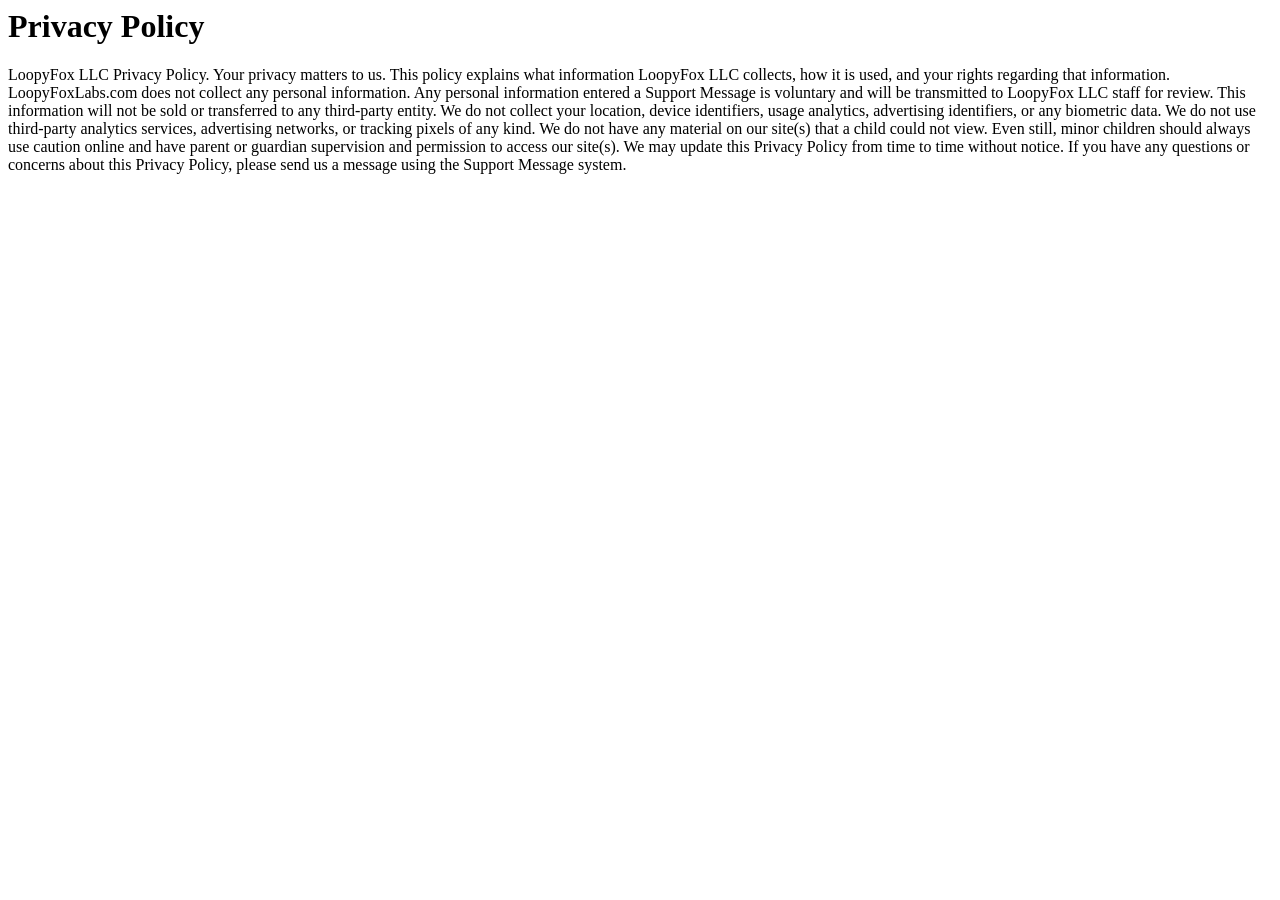
==== privacy.html @ bd6a0ed0 "Update privacy.html" ====
<html><body><h1>Privacy Policy</h1><p>LoopyFox LLC Privacy Policy.
Your privacy matters to us. This policy explains what information LoopyFox LLC collects, how it is used, and your rights regarding that information.
LoopyFoxLabs.com does not collect any personal information. Any personal information entered a Support Message is voluntary and will be transmitted to LoopyFox LLC staff for review. This information will not be sold or transferred to any third-party entity.
We do not collect your location, device identifiers, usage analytics, advertising identifiers, or any biometric data. We do not use third-party analytics services, advertising networks, or tracking pixels of any kind.
We do not have any material on our site(s) that a child could not view. Even still, minor children should always use caution online and have parent or guardian supervision and permission to access our site(s).
We may update this Privacy Policy from time to time without notice.
If you have any questions or concerns about this Privacy Policy, please send us a message using the Support Message system.
</p></body></html>
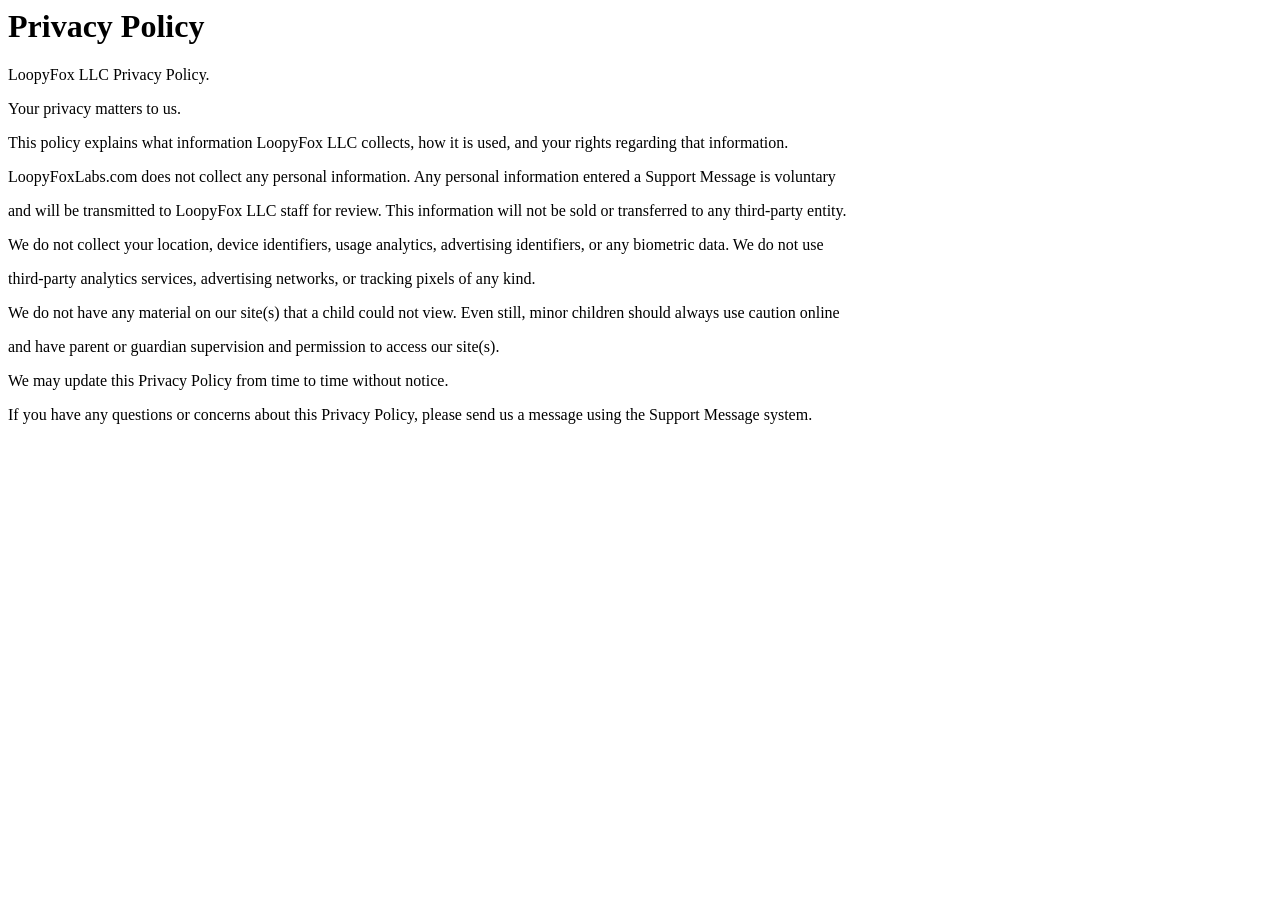
==== commit 971fbba1: "Update privacy.html" ====
--- a/privacy.html
+++ b/privacy.html
@@ -1,8 +1,18 @@
-<html><body><h1>Privacy Policy</h1><p>LoopyFox LLC Privacy Policy.
-Your privacy matters to us. This policy explains what information LoopyFox LLC collects, how it is used, and your rights regarding that information.
-LoopyFoxLabs.com does not collect any personal information. Any personal information entered a Support Message is voluntary and will be transmitted to LoopyFox LLC staff for review. This information will not be sold or transferred to any third-party entity.
-We do not collect your location, device identifiers, usage analytics, advertising identifiers, or any biometric data. We do not use third-party analytics services, advertising networks, or tracking pixels of any kind.
-We do not have any material on our site(s) that a child could not view. Even still, minor children should always use caution online and have parent or guardian supervision and permission to access our site(s).
-We may update this Privacy Policy from time to time without notice.
-If you have any questions or concerns about this Privacy Policy, please send us a message using the Support Message system.
-</p></body></html>
+<html><body><h1>Privacy Policy</h1><p>LoopyFox LLC Privacy Policy.</p>
+  <p>Your privacy matters to us.</p>
+  <p></p>
+  <p>This policy explains what information LoopyFox LLC collects, how it is used, and your rights regarding that information.</p>
+  <p></p>
+  <p>LoopyFoxLabs.com does not collect any personal information. Any personal information entered a Support Message is voluntary</p>
+  <p>and will be transmitted to LoopyFox LLC staff for review. This information will not be sold or transferred to any third-party entity.</p>
+  <p></p>
+  <p>We do not collect your location, device identifiers, usage analytics, advertising identifiers, or any biometric data. We do not use</p>
+  <p>third-party analytics services, advertising networks, or tracking pixels of any kind.</p>
+  <p></p>
+  <p>We do not have any material on our site(s) that a child could not view. Even still, minor children should always use caution online</p>
+  <p>and have parent or guardian supervision and permission to access our site(s).</p>
+  <p></p>
+  <p>We may update this Privacy Policy from time to time without notice.</p>
+  <p></p>
+  <p>If you have any questions or concerns about this Privacy Policy, please send us a message using the Support Message system.</p>
+</body></html>
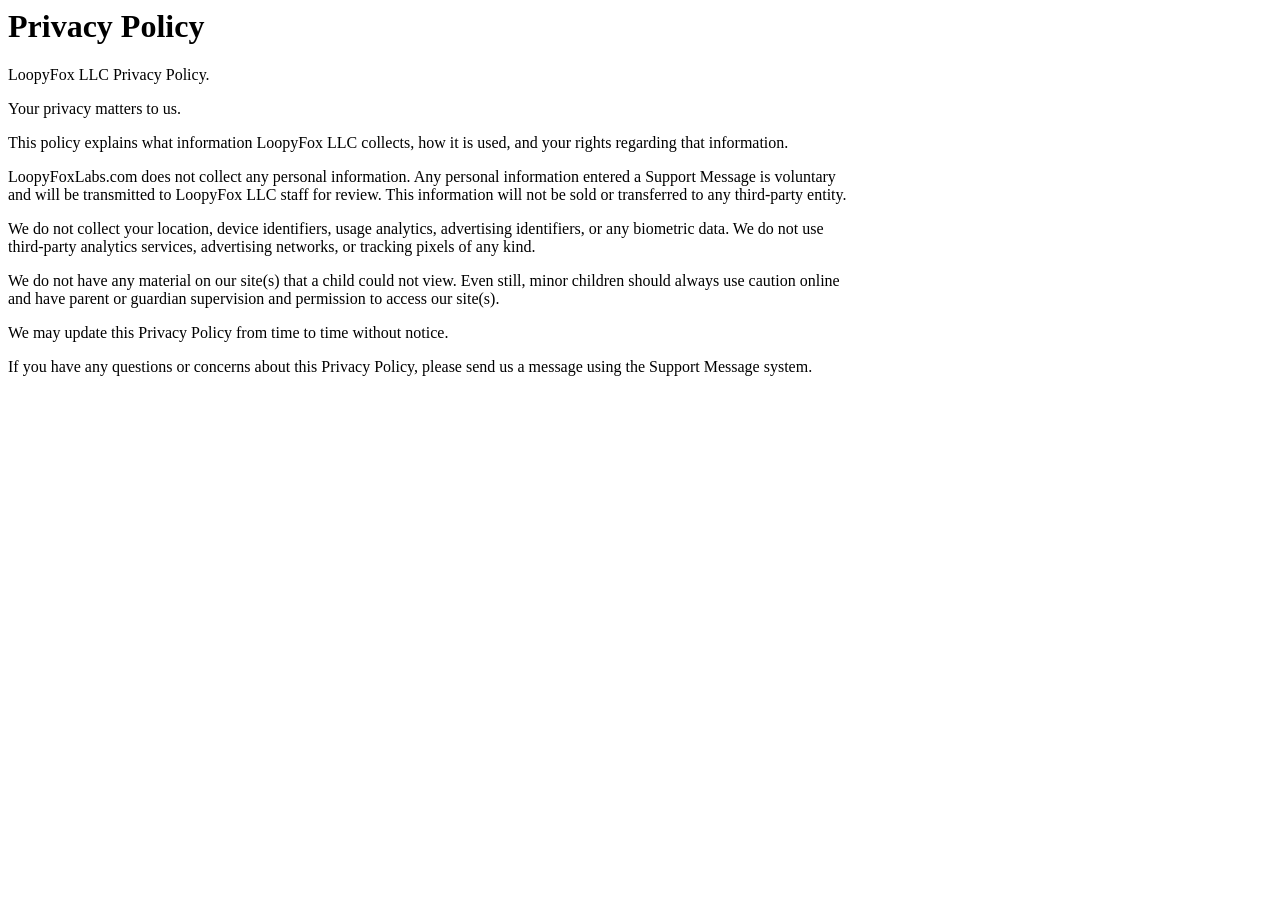
==== commit 5b3ac593: "Update privacy.html" ====
--- a/privacy.html
+++ b/privacy.html
@@ -3,14 +3,14 @@
   <p></p>
   <p>This policy explains what information LoopyFox LLC collects, how it is used, and your rights regarding that information.</p>
   <p></p>
-  <p>LoopyFoxLabs.com does not collect any personal information. Any personal information entered a Support Message is voluntary</p>
-  <p>and will be transmitted to LoopyFox LLC staff for review. This information will not be sold or transferred to any third-party entity.</p>
+  <p>LoopyFoxLabs.com does not collect any personal information. Any personal information entered a Support Message is voluntary<br>
+  and will be transmitted to LoopyFox LLC staff for review. This information will not be sold or transferred to any third-party entity.</p>
   <p></p>
-  <p>We do not collect your location, device identifiers, usage analytics, advertising identifiers, or any biometric data. We do not use</p>
-  <p>third-party analytics services, advertising networks, or tracking pixels of any kind.</p>
+  <p>We do not collect your location, device identifiers, usage analytics, advertising identifiers, or any biometric data. We do not use<br>
+  third-party analytics services, advertising networks, or tracking pixels of any kind.</p>
   <p></p>
-  <p>We do not have any material on our site(s) that a child could not view. Even still, minor children should always use caution online</p>
-  <p>and have parent or guardian supervision and permission to access our site(s).</p>
+  <p>We do not have any material on our site(s) that a child could not view. Even still, minor children should always use caution online<br>
+  and have parent or guardian supervision and permission to access our site(s).</p>
   <p></p>
   <p>We may update this Privacy Policy from time to time without notice.</p>
   <p></p>
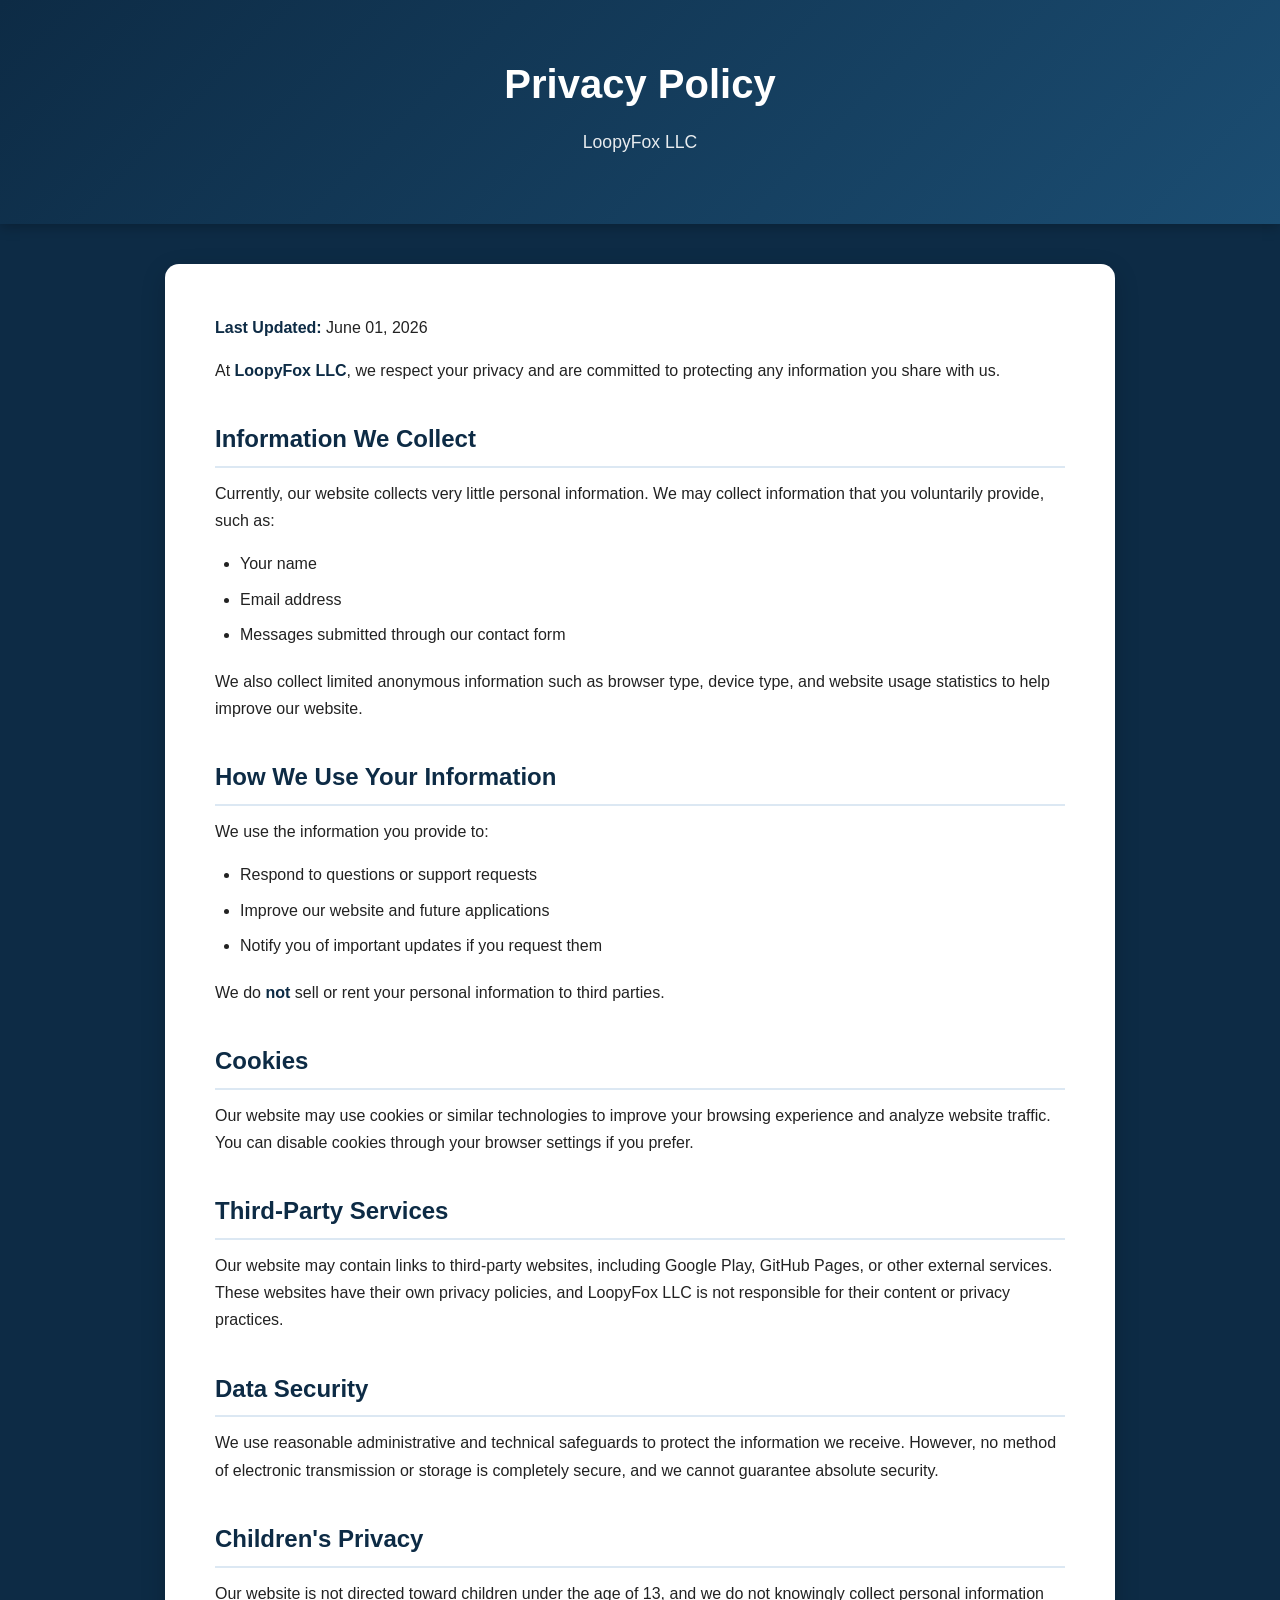
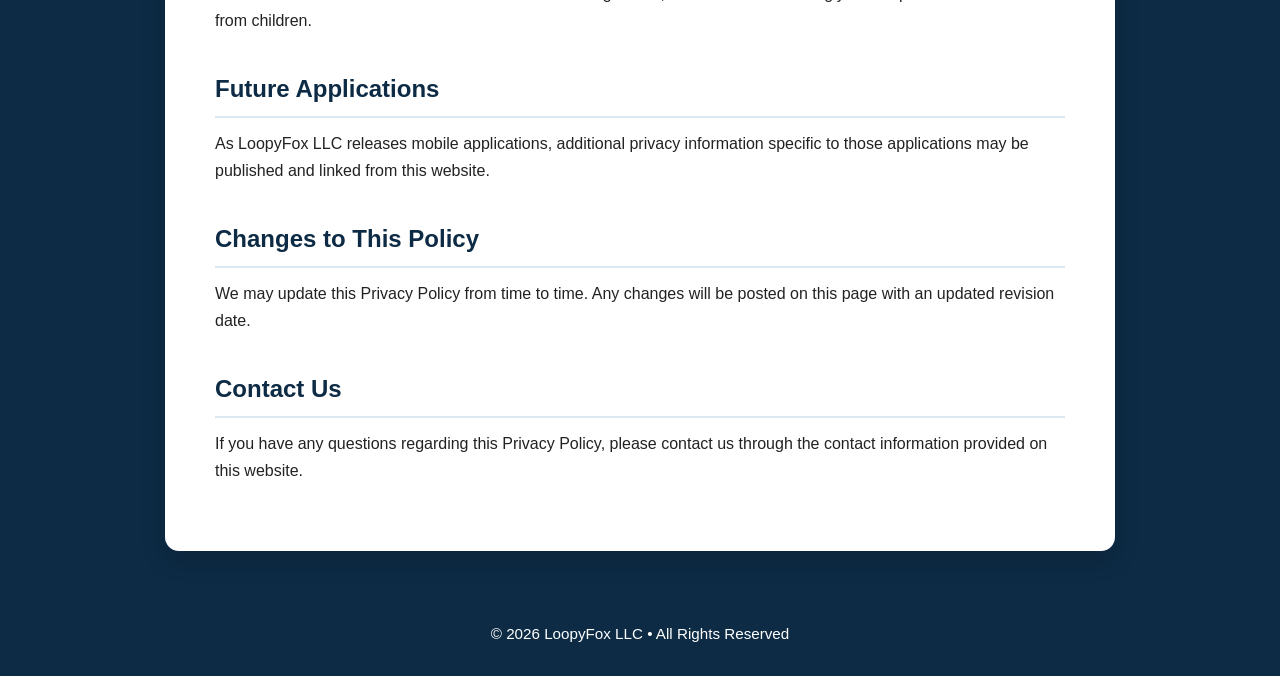
==== commit cb7af774: "Revise privacy policy and enhance styling Updated the privacy policy with new content and styling." ====
--- a/privacy.html
+++ b/privacy.html
@@ -1,18 +1,221 @@
-<html><body><h1>Privacy Policy</h1><p>LoopyFox LLC Privacy Policy.</p>
-  <p>Your privacy matters to us.</p>
-  <p></p>
-  <p>This policy explains what information LoopyFox LLC collects, how it is used, and your rights regarding that information.</p>
-  <p></p>
-  <p>LoopyFoxLabs.com does not collect any personal information. Any personal information entered a Support Message is voluntary<br>
-  and will be transmitted to LoopyFox LLC staff for review. This information will not be sold or transferred to any third-party entity.</p>
-  <p></p>
-  <p>We do not collect your location, device identifiers, usage analytics, advertising identifiers, or any biometric data. We do not use<br>
-  third-party analytics services, advertising networks, or tracking pixels of any kind.</p>
-  <p></p>
-  <p>We do not have any material on our site(s) that a child could not view. Even still, minor children should always use caution online<br>
-  and have parent or guardian supervision and permission to access our site(s).</p>
-  <p></p>
-  <p>We may update this Privacy Policy from time to time without notice.</p>
-  <p></p>
-  <p>If you have any questions or concerns about this Privacy Policy, please send us a message using the Support Message system.</p>
-</body></html>
+<!DOCTYPE html>
+<html lang="en">
+<head>
+<meta charset="UTF-8">
+<meta name="viewport" content="width=device-width, initial-scale=1.0">
+
+<title>Privacy Policy | LoopyFox LLC</title>
+
+<style>
+
+*{
+    margin:0;
+    padding:0;
+    box-sizing:border-box;
+}
+
+body{
+    font-family:Arial, Helvetica, sans-serif;
+    background:#0d2b45;
+    color:#222;
+    line-height:1.7;
+}
+
+header{
+    background:linear-gradient(135deg,#0d2b45,#1b4d72);
+    color:white;
+    padding:50px 20px;
+    text-align:center;
+    box-shadow:0 3px 12px rgba(0,0,0,.25);
+}
+
+header h1{
+    font-size:2.5rem;
+    margin-bottom:10px;
+}
+
+header p{
+    font-size:1.1rem;
+    opacity:.9;
+}
+
+.container{
+    max-width:950px;
+    margin:40px auto;
+    background:white;
+    padding:50px;
+    border-radius:14px;
+    box-shadow:0 8px 25px rgba(0,0,0,.18);
+}
+
+h2{
+    color:#0d2b45;
+    margin-top:35px;
+    margin-bottom:12px;
+    border-bottom:2px solid #dce8f3;
+    padding-bottom:6px;
+}
+
+p{
+    margin-bottom:16px;
+}
+
+ul{
+    margin-left:25px;
+    margin-bottom:20px;
+}
+
+li{
+    margin-bottom:8px;
+}
+
+strong{
+    color:#0d2b45;
+}
+
+footer{
+    text-align:center;
+    color:white;
+    padding:30px;
+    margin-top:40px;
+    font-size:.95rem;
+}
+
+a{
+    color:#1b6ec2;
+    text-decoration:none;
+}
+
+a:hover{
+    text-decoration:underline;
+}
+
+@media (max-width:768px){
+
+.container{
+    margin:20px;
+    padding:30px;
+}
+
+header h1{
+    font-size:2rem;
+}
+
+}
+
+</style>
+
+</head>
+
+<body>
+
+<header>
+    <h1>Privacy Policy</h1>
+    <p>LoopyFox LLC</p>
+</header>
+
+<div class="container">
+
+<p><strong>Last Updated:</strong> June 01, 2026</p>
+
+<p>
+At <strong>LoopyFox LLC</strong>, we respect your privacy and are committed
+to protecting any information you share with us.
+</p>
+
+<h2>Information We Collect</h2>
+
+<p>
+Currently, our website collects very little personal information.
+We may collect information that you voluntarily provide, such as:
+</p>
+
+<ul>
+    <li>Your name</li>
+    <li>Email address</li>
+    <li>Messages submitted through our contact form</li>
+</ul>
+
+<p>
+We also collect limited anonymous information such as browser type,
+device type, and website usage statistics to help improve our website.
+</p>
+
+<h2>How We Use Your Information</h2>
+
+<p>We use the information you provide to:</p>
+
+<ul>
+    <li>Respond to questions or support requests</li>
+    <li>Improve our website and future applications</li>
+    <li>Notify you of important updates if you request them</li>
+</ul>
+
+<p>
+We do <strong>not</strong> sell or rent your personal information
+to third parties.
+</p>
+
+<h2>Cookies</h2>
+
+<p>
+Our website may use cookies or similar technologies to improve your
+browsing experience and analyze website traffic. You can disable cookies
+through your browser settings if you prefer.
+</p>
+
+<h2>Third-Party Services</h2>
+
+<p>
+Our website may contain links to third-party websites, including
+Google Play, GitHub Pages, or other external services.
+These websites have their own privacy policies, and LoopyFox LLC
+is not responsible for their content or privacy practices.
+</p>
+
+<h2>Data Security</h2>
+
+<p>
+We use reasonable administrative and technical safeguards to protect the
+information we receive. However, no method of electronic transmission or
+storage is completely secure, and we cannot guarantee absolute security.
+</p>
+
+<h2>Children's Privacy</h2>
+
+<p>
+Our website is not directed toward children under the age of 13, and
+we do not knowingly collect personal information from children.
+</p>
+
+<h2>Future Applications</h2>
+
+<p>
+As LoopyFox LLC releases mobile applications, additional privacy
+information specific to those applications may be published and linked
+from this website.
+</p>
+
+<h2>Changes to This Policy</h2>
+
+<p>
+We may update this Privacy Policy from time to time.
+Any changes will be posted on this page with an updated revision date.
+</p>
+
+<h2>Contact Us</h2>
+
+<p>
+If you have any questions regarding this Privacy Policy,
+please contact us through the contact information provided
+on this website.
+</p>
+
+</div>
+
+<footer>
+    © 2026 LoopyFox LLC • All Rights Reserved
+</footer>
+
+</body>
+</html>
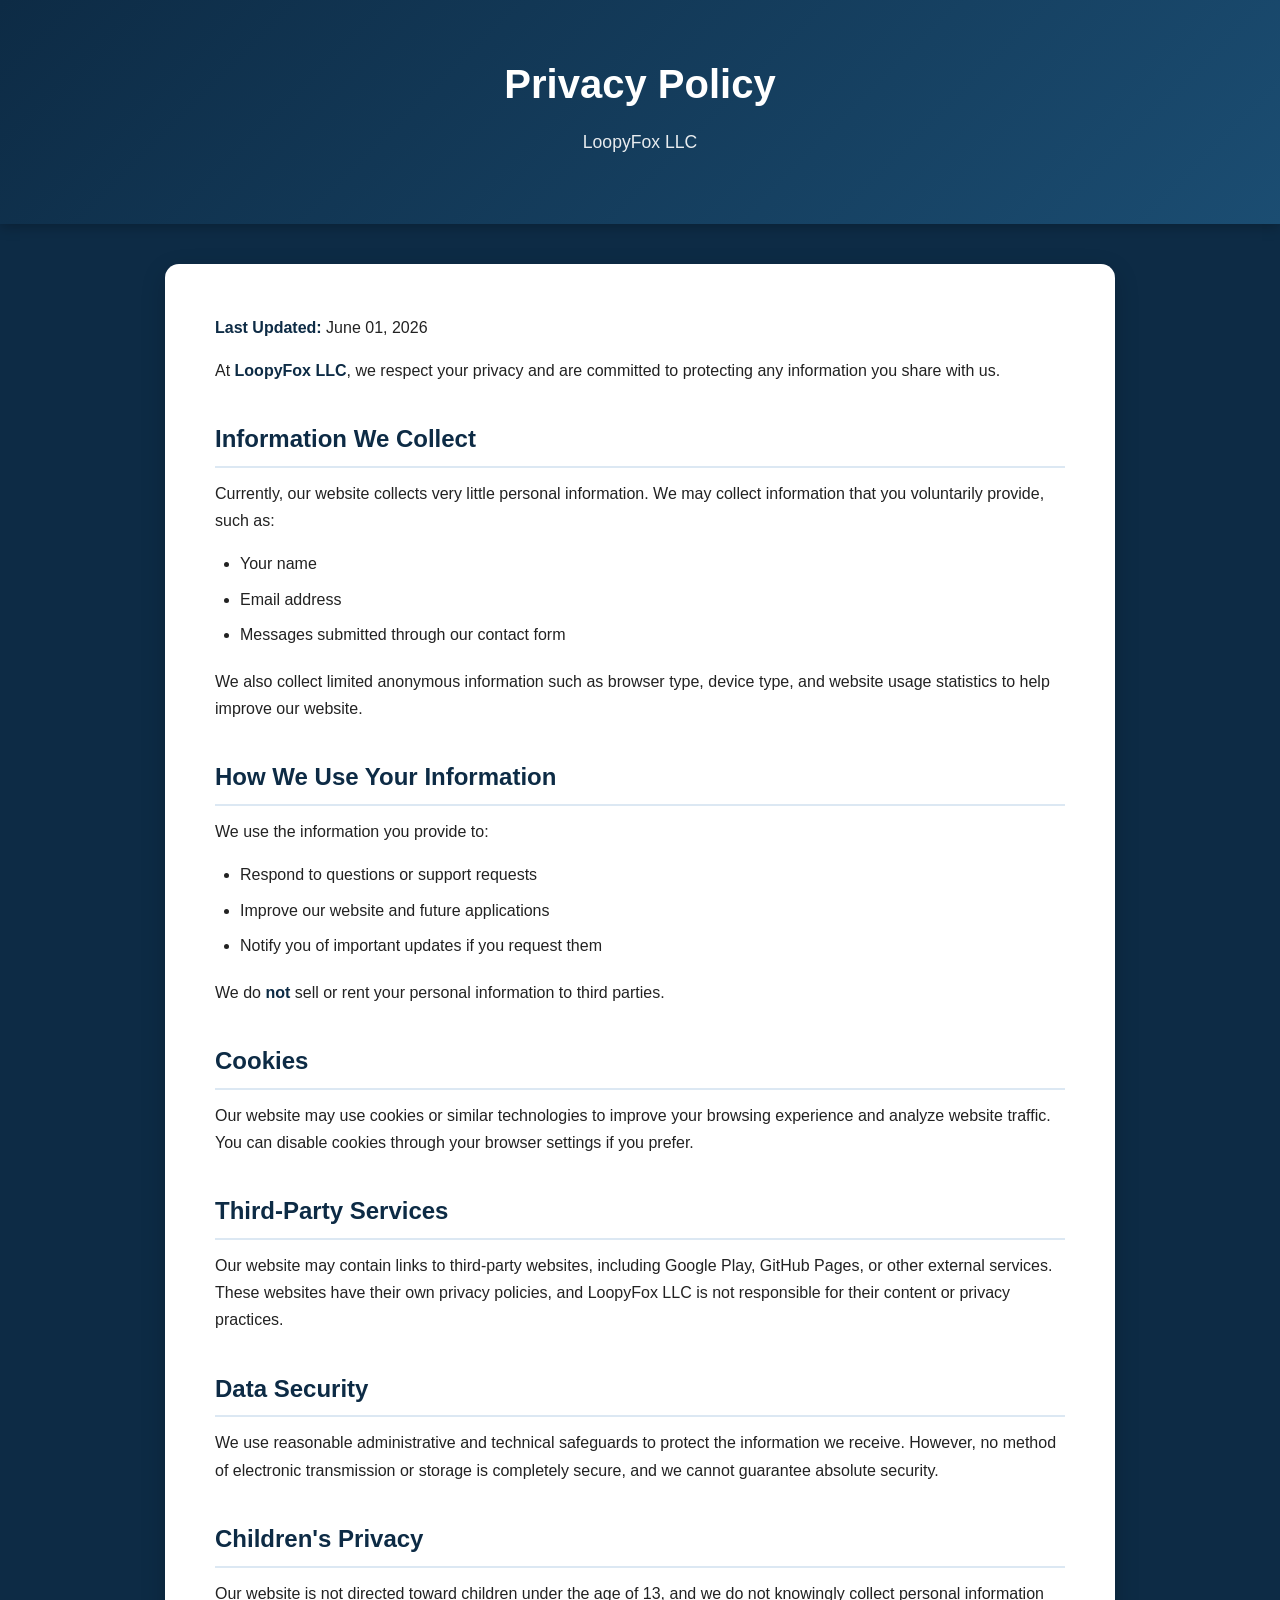
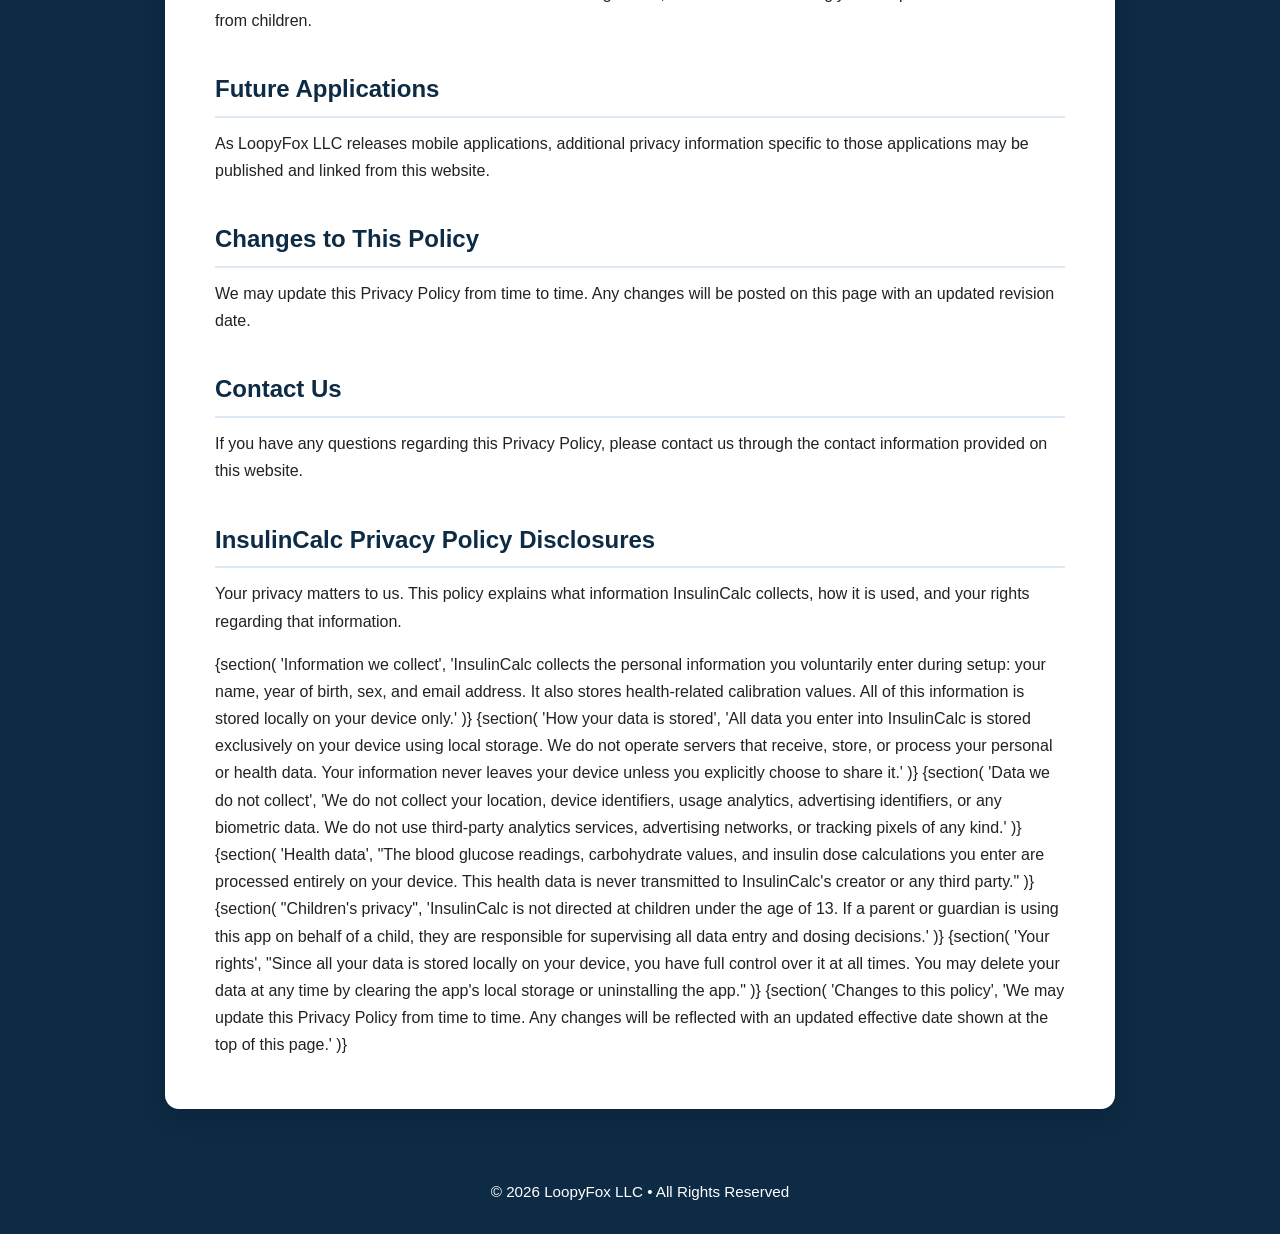
==== commit a551193f: "Add privacy policy disclosures to privacy.html" ====
--- a/privacy.html
+++ b/privacy.html
@@ -211,6 +211,45 @@
 on this website.
 </p>
 
+
+<h2>InsulinCalc Privacy Policy Disclosures</h2>
+        <p
+          style={{ fontSize: 14, color: theme.textSecondary, lineHeight: 1.7 }}
+        >
+          Your privacy matters to us. This policy explains what information
+          InsulinCalc collects, how it is used, and your rights regarding that
+          information.
+        </p>
+      
+      {section(
+        'Information we collect',
+        'InsulinCalc collects the personal information you voluntarily enter during setup: your name, year of birth, sex, and email address. It also stores health-related calibration values. All of this information is stored locally on your device only.'
+      )}
+      {section(
+        'How your data is stored',
+        'All data you enter into InsulinCalc is stored exclusively on your device using local storage. We do not operate servers that receive, store, or process your personal or health data. Your information never leaves your device unless you explicitly choose to share it.'
+      )}
+      {section(
+        'Data we do not collect',
+        'We do not collect your location, device identifiers, usage analytics, advertising identifiers, or any biometric data. We do not use third-party analytics services, advertising networks, or tracking pixels of any kind.'
+      )}
+      {section(
+        'Health data',
+        "The blood glucose readings, carbohydrate values, and insulin dose calculations you enter are processed entirely on your device. This health data is never transmitted to InsulinCalc's creator or any third party."
+      )}
+      {section(
+        "Children's privacy",
+        'InsulinCalc is not directed at children under the age of 13. If a parent or guardian is using this app on behalf of a child, they are responsible for supervising all data entry and dosing decisions.'
+      )}
+      {section(
+        'Your rights',
+        "Since all your data is stored locally on your device, you have full control over it at all times. You may delete your data at any time by clearing the app's local storage or uninstalling the app."
+      )}
+      {section(
+        'Changes to this policy',
+        'We may update this Privacy Policy from time to time. Any changes will be reflected with an updated effective date shown at the top of this page.'
+       )}
+    
 </div>
 
 <footer>
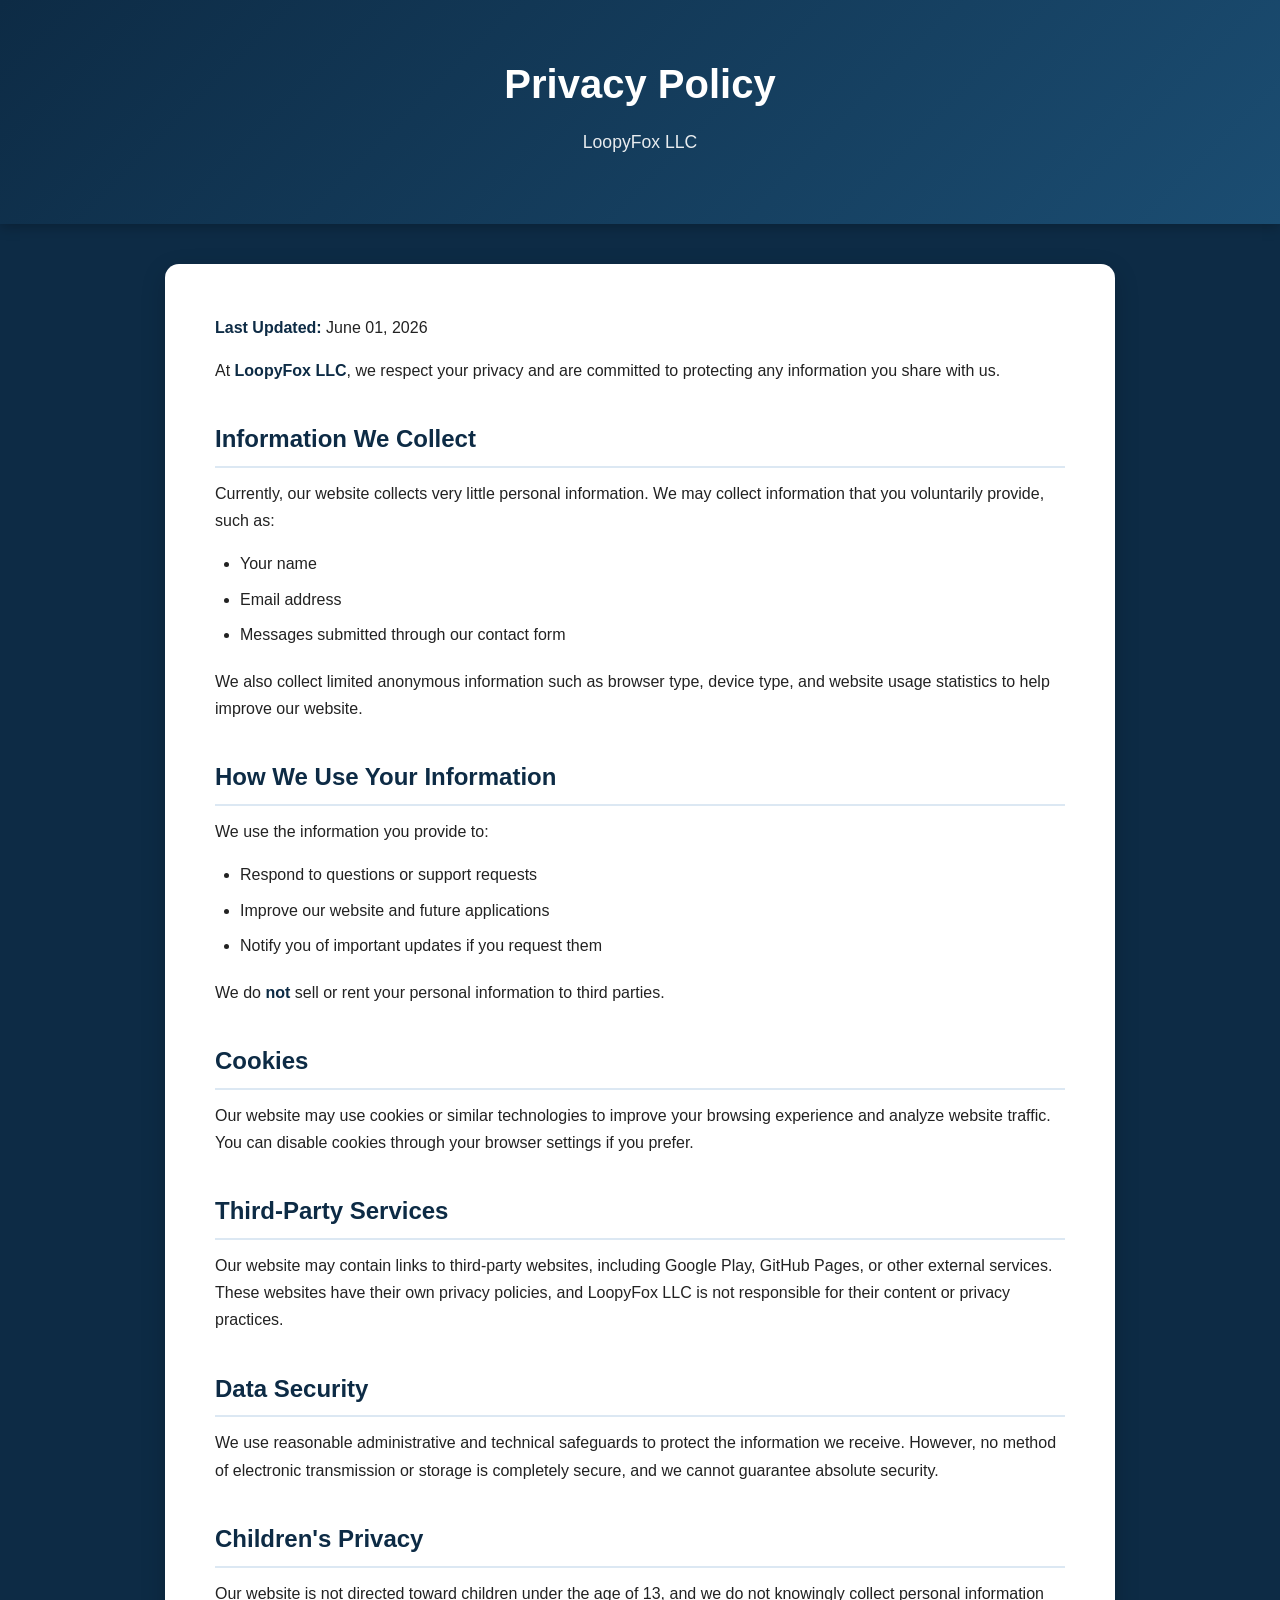
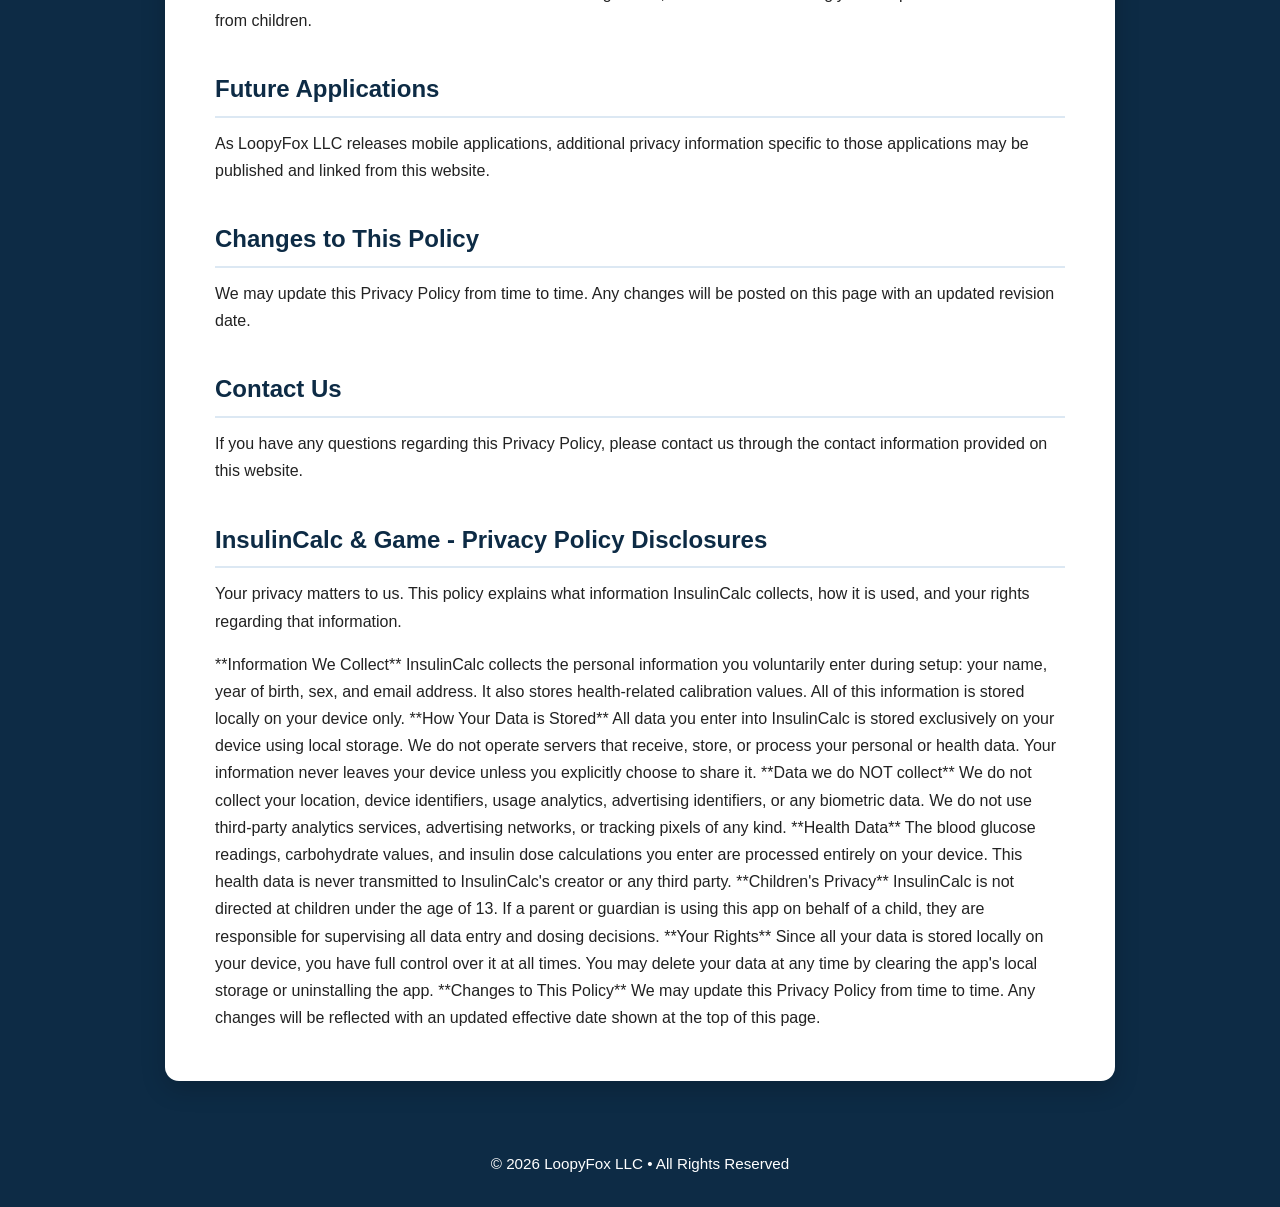
==== commit 4b3c22cb: "Update privacy.html" ====
--- a/privacy.html
+++ b/privacy.html
@@ -212,7 +212,7 @@
 </p>
 
 
-<h2>InsulinCalc Privacy Policy Disclosures</h2>
+<h2>InsulinCalc & Game - Privacy Policy Disclosures</h2>
         <p
           style={{ fontSize: 14, color: theme.textSecondary, lineHeight: 1.7 }}
         >
@@ -221,35 +221,27 @@
           information.
         </p>
       
-      {section(
-        'Information we collect',
-        'InsulinCalc collects the personal information you voluntarily enter during setup: your name, year of birth, sex, and email address. It also stores health-related calibration values. All of this information is stored locally on your device only.'
-      )}
-      {section(
-        'How your data is stored',
-        'All data you enter into InsulinCalc is stored exclusively on your device using local storage. We do not operate servers that receive, store, or process your personal or health data. Your information never leaves your device unless you explicitly choose to share it.'
-      )}
-      {section(
-        'Data we do not collect',
-        'We do not collect your location, device identifiers, usage analytics, advertising identifiers, or any biometric data. We do not use third-party analytics services, advertising networks, or tracking pixels of any kind.'
-      )}
-      {section(
-        'Health data',
-        "The blood glucose readings, carbohydrate values, and insulin dose calculations you enter are processed entirely on your device. This health data is never transmitted to InsulinCalc's creator or any third party."
-      )}
-      {section(
-        "Children's privacy",
-        'InsulinCalc is not directed at children under the age of 13. If a parent or guardian is using this app on behalf of a child, they are responsible for supervising all data entry and dosing decisions.'
-      )}
-      {section(
-        'Your rights',
-        "Since all your data is stored locally on your device, you have full control over it at all times. You may delete your data at any time by clearing the app's local storage or uninstalling the app."
-      )}
-      {section(
-        'Changes to this policy',
-        'We may update this Privacy Policy from time to time. Any changes will be reflected with an updated effective date shown at the top of this page.'
-       )}
+        **Information We Collect**
+        InsulinCalc collects the personal information you voluntarily enter during setup: your name, year of birth, sex, and email address. It also stores health-related calibration values. All of this information is stored locally on your device only.
     
+        **How Your Data is Stored**
+        All data you enter into InsulinCalc is stored exclusively on your device using local storage. We do not operate servers that receive, store, or process your personal or health data. Your information never leaves your device unless you explicitly choose to share it.
+
+        **Data we do NOT collect**
+        We do not collect your location, device identifiers, usage analytics, advertising identifiers, or any biometric data. We do not use third-party analytics services, advertising networks, or tracking pixels of any kind.
+
+        **Health Data**
+        The blood glucose readings, carbohydrate values, and insulin dose calculations you enter are processed entirely on your device. This health data is never transmitted to InsulinCalc's creator or any third party.
+
+        **Children's Privacy**
+        InsulinCalc is not directed at children under the age of 13. If a parent or guardian is using this app on behalf of a child, they are responsible for supervising all data entry and dosing decisions.
+
+        **Your Rights**
+        Since all your data is stored locally on your device, you have full control over it at all times. You may delete your data at any time by clearing the app's local storage or uninstalling the app.
+
+        **Changes to This Policy**
+        We may update this Privacy Policy from time to time. Any changes will be reflected with an updated effective date shown at the top of this page.
+
 </div>
 
 <footer>
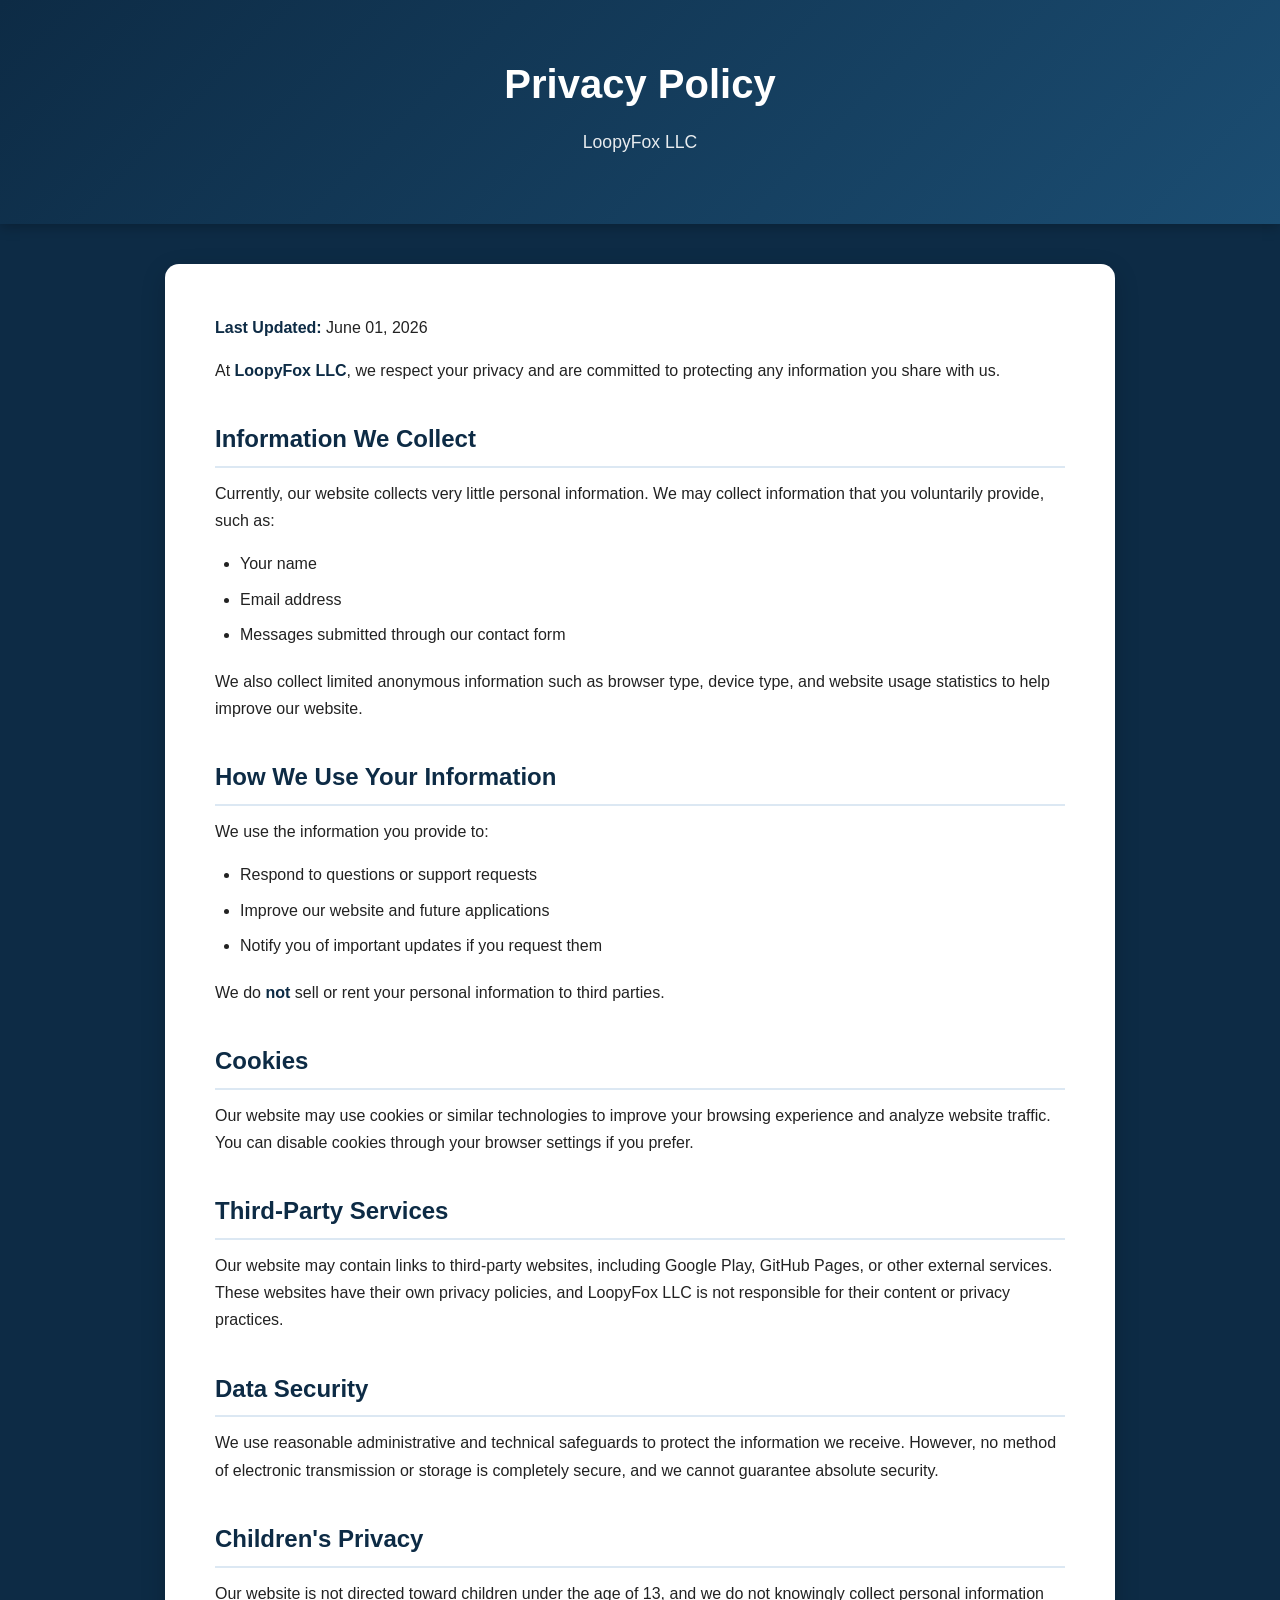
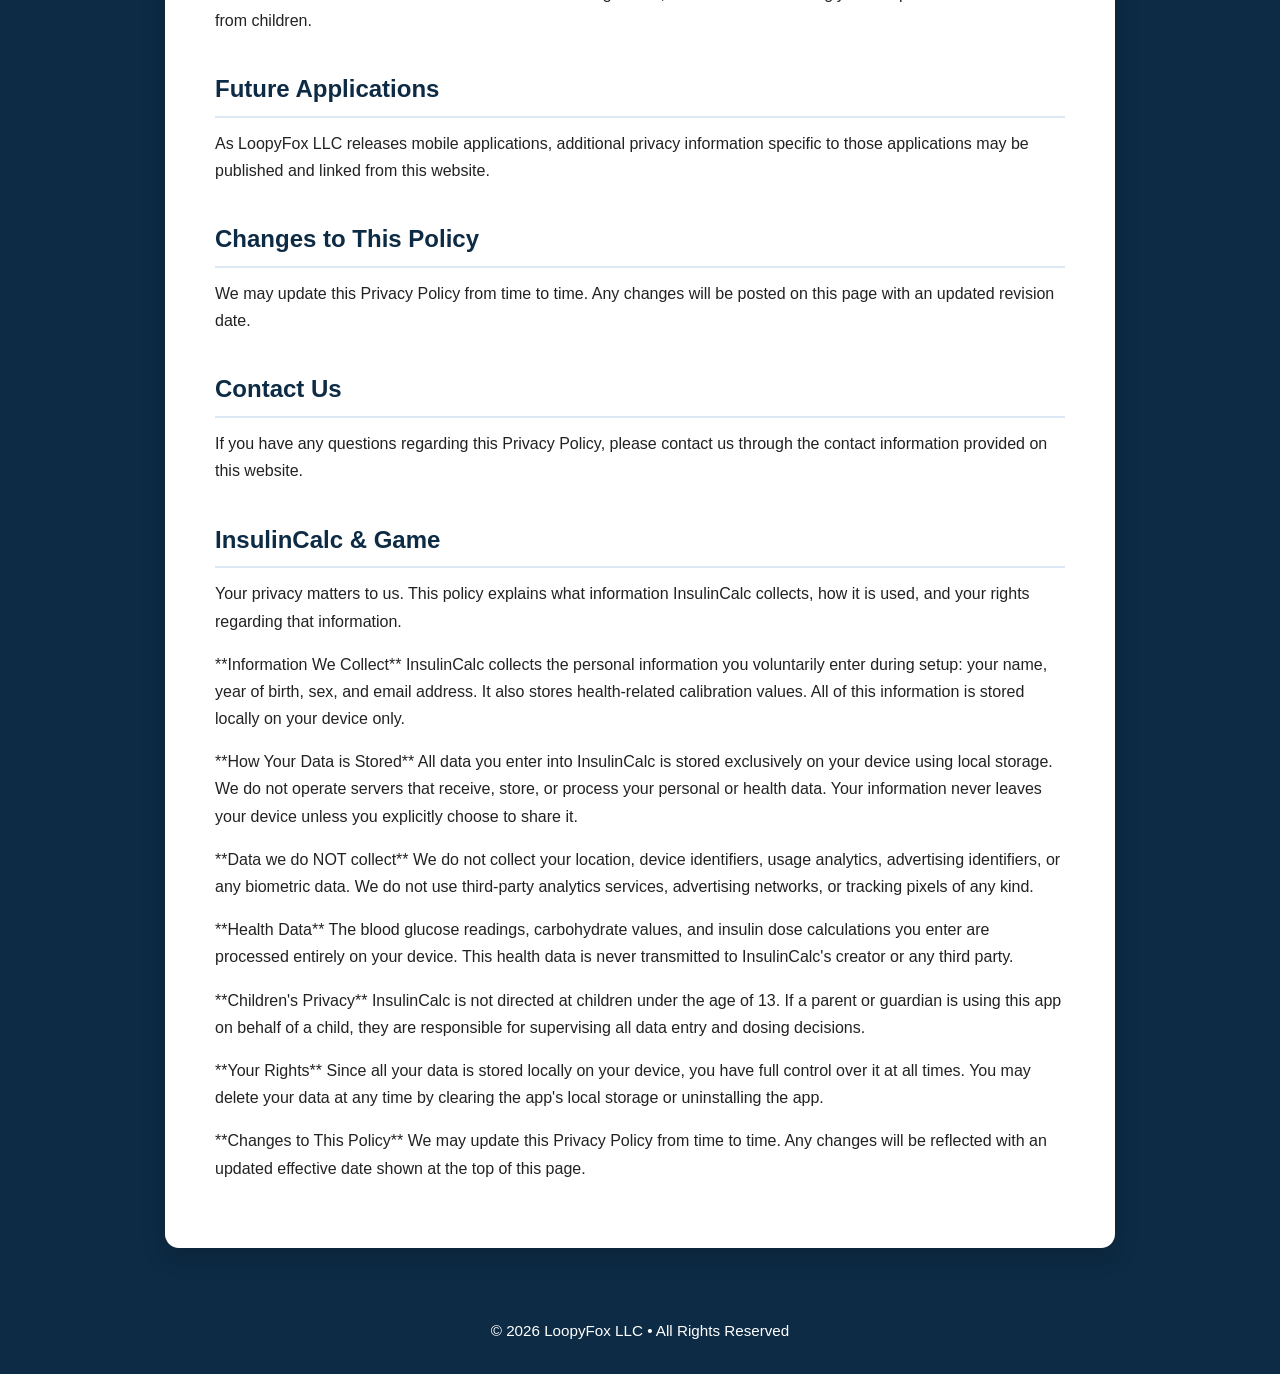
==== commit b9589f86: "Update privacy.html" ====
--- a/privacy.html
+++ b/privacy.html
@@ -212,7 +212,7 @@
 </p>
 
 
-<h2>InsulinCalc & Game - Privacy Policy Disclosures</h2>
+<h2>InsulinCalc & Game</h2>
         <p
           style={{ fontSize: 14, color: theme.textSecondary, lineHeight: 1.7 }}
         >
@@ -220,28 +220,35 @@
           InsulinCalc collects, how it is used, and your rights regarding that
           information.
         </p>
-      
+
+        <p>
         **Information We Collect**
         InsulinCalc collects the personal information you voluntarily enter during setup: your name, year of birth, sex, and email address. It also stores health-related calibration values. All of this information is stored locally on your device only.
-    
+        </p>
+        <p>
         **How Your Data is Stored**
         All data you enter into InsulinCalc is stored exclusively on your device using local storage. We do not operate servers that receive, store, or process your personal or health data. Your information never leaves your device unless you explicitly choose to share it.
-
+        </p>
+        <p>
         **Data we do NOT collect**
         We do not collect your location, device identifiers, usage analytics, advertising identifiers, or any biometric data. We do not use third-party analytics services, advertising networks, or tracking pixels of any kind.
-
+        </p>
+        <p>
         **Health Data**
         The blood glucose readings, carbohydrate values, and insulin dose calculations you enter are processed entirely on your device. This health data is never transmitted to InsulinCalc's creator or any third party.
-
+        </p>
+        <p>
         **Children's Privacy**
         InsulinCalc is not directed at children under the age of 13. If a parent or guardian is using this app on behalf of a child, they are responsible for supervising all data entry and dosing decisions.
-
+        </p>
+        <p>
         **Your Rights**
         Since all your data is stored locally on your device, you have full control over it at all times. You may delete your data at any time by clearing the app's local storage or uninstalling the app.
-
+        </p>
+        <p>
         **Changes to This Policy**
         We may update this Privacy Policy from time to time. Any changes will be reflected with an updated effective date shown at the top of this page.
-
+        </p>
 </div>
 
 <footer>
